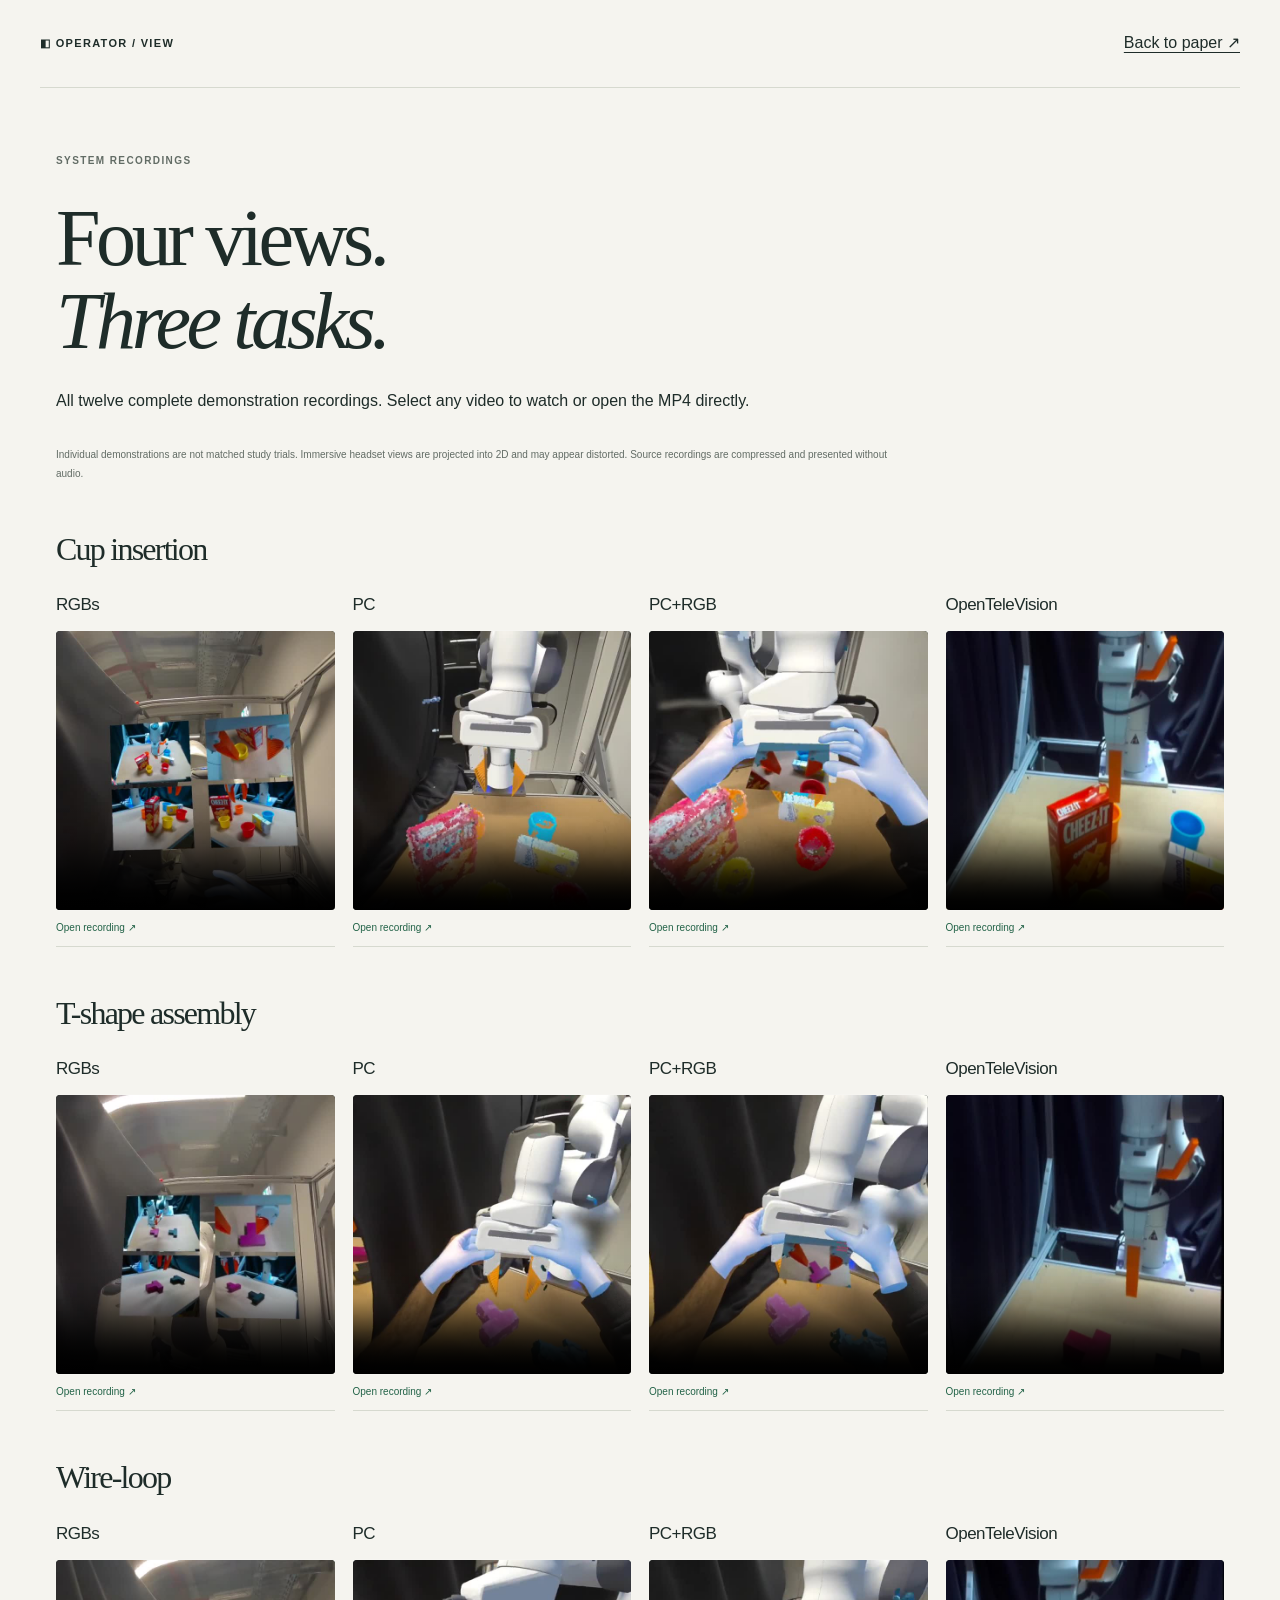
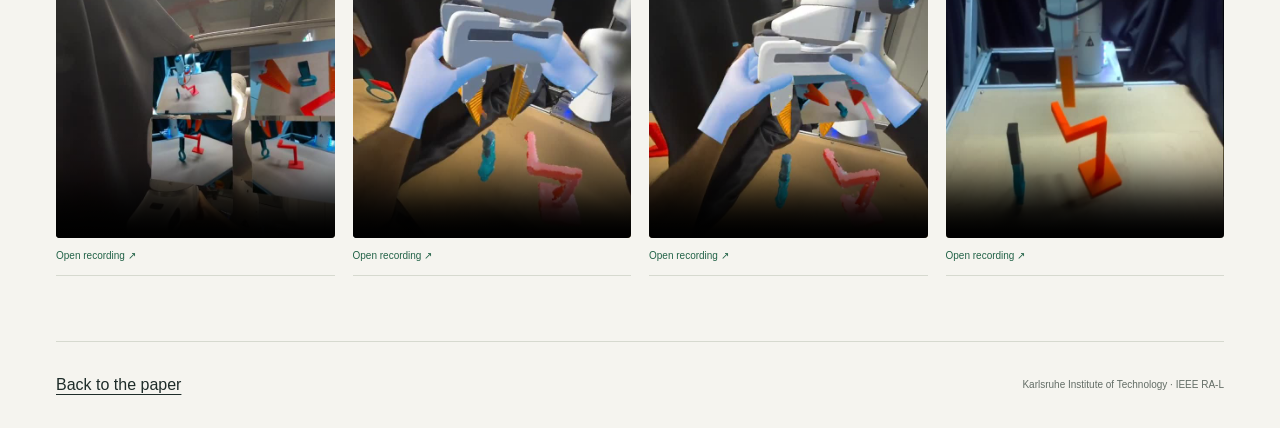
==== docs/recordings.html @ 1d5e02be "Publish XR teleoperation research code and paper website" ====
<!doctype html><html lang="en"><head><meta charset="utf-8"><meta name="viewport" content="width=device-width,initial-scale=1"><title>All recordings · What Should the Operator See?</title><meta name="description" content="All twelve demonstration videos from the XR teleoperation visualization study."><link rel="stylesheet" href="styles.css"><link rel="icon" href="assets/favicon.svg" type="image/svg+xml"></head><body><header class="site-header"><a class="wordmark" href="index.html">◧ OPERATOR / VIEW</a><a href="index.html#explore">Back to paper ↗</a></header><main class="recordings-page wrap"><p class="eyebrow section-index">SYSTEM RECORDINGS</p><h1>Four views.<br><em>Three tasks.</em></h1><p>All twelve complete demonstration recordings. Select any video to watch or open the MP4 directly.</p><p class="recording-note">Individual demonstrations are not matched study trials. Immersive headset views are projected into 2D and may appear distorted. Source recordings are compressed and presented without audio.</p>
<section aria-labelledby="cup-insertion"><h2 id="cup-insertion">Cup insertion</h2><div class="video-grid">
<article class="modality"><div class="modality-heading"><h3>RGBs</h3></div><video controls playsinline preload="none" poster="assets/images/rgbs-cup-insertion.jpg" aria-label="RGBs, Cup insertion"><source src="assets/videos/rgbs-cup-insertion.mp4" type="video/mp4"></video><a class="recording-link" href="assets/videos/rgbs-cup-insertion.mp4">Open recording ↗</a></article>
<article class="modality"><div class="modality-heading"><h3>PC</h3></div><video controls playsinline preload="none" poster="assets/images/pc-cup-insertion.jpg" aria-label="PC, Cup insertion"><source src="assets/videos/pc-cup-insertion.mp4" type="video/mp4"></video><a class="recording-link" href="assets/videos/pc-cup-insertion.mp4">Open recording ↗</a></article>
<article class="modality"><div class="modality-heading"><h3>PC+RGB</h3></div><video controls playsinline preload="none" poster="assets/images/pc-rgb-cup-insertion.jpg" aria-label="PC+RGB, Cup insertion"><source src="assets/videos/pc-rgb-cup-insertion.mp4" type="video/mp4"></video><a class="recording-link" href="assets/videos/pc-rgb-cup-insertion.mp4">Open recording ↗</a></article>
<article class="modality"><div class="modality-heading"><h3>OpenTeleVision</h3></div><video controls playsinline preload="none" poster="assets/images/ot-cup-insertion.jpg" aria-label="OpenTeleVision, Cup insertion"><source src="assets/videos/ot-cup-insertion.mp4" type="video/mp4"></video><a class="recording-link" href="assets/videos/ot-cup-insertion.mp4">Open recording ↗</a></article>
</div></section>
<section aria-labelledby="t-shape-assembly"><h2 id="t-shape-assembly">T-shape assembly</h2><div class="video-grid">
<article class="modality"><div class="modality-heading"><h3>RGBs</h3></div><video controls playsinline preload="none" poster="assets/images/rgbs-t-shape-assembly.jpg" aria-label="RGBs, T-shape assembly"><source src="assets/videos/rgbs-t-shape-assembly.mp4" type="video/mp4"></video><a class="recording-link" href="assets/videos/rgbs-t-shape-assembly.mp4">Open recording ↗</a></article>
<article class="modality"><div class="modality-heading"><h3>PC</h3></div><video controls playsinline preload="none" poster="assets/images/pc-t-shape-assembly.jpg" aria-label="PC, T-shape assembly"><source src="assets/videos/pc-t-shape-assembly.mp4" type="video/mp4"></video><a class="recording-link" href="assets/videos/pc-t-shape-assembly.mp4">Open recording ↗</a></article>
<article class="modality"><div class="modality-heading"><h3>PC+RGB</h3></div><video controls playsinline preload="none" poster="assets/images/pc-rgb-t-shape-assembly.jpg" aria-label="PC+RGB, T-shape assembly"><source src="assets/videos/pc-rgb-t-shape-assembly.mp4" type="video/mp4"></video><a class="recording-link" href="assets/videos/pc-rgb-t-shape-assembly.mp4">Open recording ↗</a></article>
<article class="modality"><div class="modality-heading"><h3>OpenTeleVision</h3></div><video controls playsinline preload="none" poster="assets/images/ot-t-shape-assembly.jpg" aria-label="OpenTeleVision, T-shape assembly"><source src="assets/videos/ot-t-shape-assembly.mp4" type="video/mp4"></video><a class="recording-link" href="assets/videos/ot-t-shape-assembly.mp4">Open recording ↗</a></article>
</div></section>
<section aria-labelledby="wire-loop"><h2 id="wire-loop">Wire-loop</h2><div class="video-grid">
<article class="modality"><div class="modality-heading"><h3>RGBs</h3></div><video controls playsinline preload="none" poster="assets/images/rgbs-wire-loop.jpg" aria-label="RGBs, Wire-loop"><source src="assets/videos/rgbs-wire-loop.mp4" type="video/mp4"></video><a class="recording-link" href="assets/videos/rgbs-wire-loop.mp4">Open recording ↗</a></article>
<article class="modality"><div class="modality-heading"><h3>PC</h3></div><video controls playsinline preload="none" poster="assets/images/pc-wire-loop.jpg" aria-label="PC, Wire-loop"><source src="assets/videos/pc-wire-loop.mp4" type="video/mp4"></video><a class="recording-link" href="assets/videos/pc-wire-loop.mp4">Open recording ↗</a></article>
<article class="modality"><div class="modality-heading"><h3>PC+RGB</h3></div><video controls playsinline preload="none" poster="assets/images/pc-rgb-wire-loop.jpg" aria-label="PC+RGB, Wire-loop"><source src="assets/videos/pc-rgb-wire-loop.mp4" type="video/mp4"></video><a class="recording-link" href="assets/videos/pc-rgb-wire-loop.mp4">Open recording ↗</a></article>
<article class="modality"><div class="modality-heading"><h3>OpenTeleVision</h3></div><video controls playsinline preload="none" poster="assets/images/ot-wire-loop.jpg" aria-label="OpenTeleVision, Wire-loop"><source src="assets/videos/ot-wire-loop.mp4" type="video/mp4"></video><a class="recording-link" href="assets/videos/ot-wire-loop.mp4">Open recording ↗</a></article>
</div></section>
</main><footer class="site-footer wrap"><a href="index.html">Back to the paper</a><p>Karlsruhe Institute of Technology · IEEE RA-L</p></footer></body></html>
---- docs/styles.css ----
@charset "UTF-8";
:root{--paper:#f5f4ef;--ink:#1e2c29;--muted:#626c65;--line:#d6d9cf;--green:#236348;--mint:#b9e3b9;--dark:#142a25;--serif:Georgia,'Times New Roman',serif;--sans:Inter,'Helvetica Neue',Arial,sans-serif}
*{box-sizing:border-box}html{scroll-behavior:smooth;scroll-padding-top:90px}body{margin:0;color:var(--ink);background:var(--paper);font-family:var(--sans);font-size:16px;line-height:1.65;-webkit-font-smoothing:antialiased}a{color:inherit;text-underline-offset:4px}button{font:inherit;cursor:pointer}button,a{-webkit-tap-highlight-color:transparent}button:focus-visible,a:focus-visible,summary:focus-visible,[tabindex]:focus-visible{outline:3px solid #4a966b;outline-offset:5px}img,video{display:block;max-width:100%}figure,p,h1,h2,h3,dl,dd{margin:0}h1,h2{font-family:var(--serif);font-weight:400;letter-spacing:-.055em;line-height:1.04}h2{font-size:clamp(2.6rem,4.4vw,4.1rem)}h2 em{font-weight:400;color:var(--green)}.wrap{width:min(1280px,calc(100% - 112px));margin-inline:auto}.section-space{padding-block:100px}.eyebrow{font-size:10px;line-height:1.6;font-weight:600;letter-spacing:.14em;text-transform:uppercase}.section-index{margin-bottom:28px;color:var(--muted)}.status-dot{display:inline-block;flex:none;width:7px;height:7px;border-radius:50%;background:var(--green);margin-right:8px}.site-header{height:88px;width:calc(100% - 80px);margin:auto;display:flex;align-items:center;justify-content:space-between;border-bottom:1px solid var(--line);gap:24px}.wordmark{text-decoration:none;display:inline-flex;align-items:center;gap:9px;font-size:11px;font-weight:700;letter-spacing:.12em;white-space:nowrap}.mark{font-size:27px;line-height:1;color:var(--green);font-weight:400}.site-header nav{display:flex;gap:30px;align-items:center;font-size:12px}.site-header nav a{text-decoration:none}.site-header nav a:hover{color:var(--green)}.nav-code{border:1px solid var(--line);padding:7px 16px;border-radius:4px}.nav-code span{margin-left:12px}
.hero{display:grid;grid-template-columns:1.08fr 1fr;gap:6%;align-items:center;padding-block:76px 65px}.hero-copy .eyebrow{margin-bottom:30px}.hero h1{font-size:clamp(4rem,6.9vw,6.55rem);line-height:.98;letter-spacing:-.06em}.hero h1 em{font-weight:400;color:var(--green)}.subtitle{font-size:clamp(1rem,1.55vw,1.3rem);line-height:1.45;margin-top:25px;letter-spacing:-.02em}.hero-summary{max-width:360px;font-size:14px;line-height:1.65;margin-top:18px;color:var(--muted)}.hero-actions{display:flex;align-items:center;flex-wrap:wrap;gap:24px;margin-top:29px}.button{display:inline-flex;align-items:center;justify-content:center;gap:22px;font-size:12px;font-weight:600;padding:13px 20px;border-radius:4px;text-decoration:none;min-height:46px}.primary{background:var(--green);color:#fff}.primary:hover{background:#194e37}.text-link{font-size:12px;text-decoration:none;border-bottom:1px solid var(--line);padding-block:5px}.text-link span{margin-left:10px}.hero-visual{position:relative;background:#e6e8df;padding:13px;border:1px solid #d6dbcf;border-radius:9px;transform:rotate(1deg)}.visual-label{display:flex;align-items:center;justify-content:flex-start;font-size:9px;letter-spacing:.1em;padding:4px 5px 13px;font-weight:600}.visual-label>span:last-child{margin-left:auto;color:var(--green)}.hero-visual video{width:100%;aspect-ratio:1;object-fit:cover;border-radius:3px}.hero-visual figcaption{display:flex;justify-content:space-between;gap:12px;padding:14px 4px 2px;font-size:10px}.hero-visual figcaption span:last-child{color:var(--muted)}.hero-toggle{position:absolute;bottom:60px;right:25px;border:1px solid #ffffff50;background:#142a25df;border-radius:3px;color:#fff;font-size:10px;padding:6px 10px}.hero-toggle span{padding-left:8px}.paper-meta{border-block:1px solid var(--line);padding-block:29px;display:grid;grid-template-columns:1.5fr 1fr;gap:50px;align-items:center}.authors>p:first-child{font-size:12px;line-height:2.1;max-width:640px}.authors a{text-decoration:none}.authors a:hover{text-decoration:underline}.authors sup{font-size:8px;margin-left:2px}.affiliations{font-size:10px;line-height:1.8;color:var(--muted);margin-top:10px}.study-stats{display:flex;justify-content:space-between;gap:20px}.study-stats>div{display:flex;flex-direction:column-reverse}.study-stats dd{font-family:var(--serif);font-size:40px;letter-spacing:-.05em;line-height:1.1}.study-stats dt{font-size:10px;color:var(--muted);margin-top:8px}.intro-grid{display:grid;grid-template-columns:1fr 1fr;gap:9%}.intro-text>p{font-size:15px;margin-bottom:18px;color:#505e55}.abstract{font-size:13px;border-block:1px solid var(--line);margin-top:26px}.abstract summary{display:flex;justify-content:space-between;padding:13px 0;cursor:pointer;list-style:none}.abstract summary::-webkit-details-marker{display:none}.abstract[open] summary span{transform:rotate(45deg)}.abstract p{margin-bottom:18px;color:var(--muted)}
.explore{color:#eef3ea;background:var(--dark)}.explore .section-index{color:#afc1ad}.section-heading{display:flex;align-items:flex-end;justify-content:space-between;gap:40px;margin-bottom:44px}.section-heading>p{font-size:12px;max-width:350px;color:var(--muted);padding-bottom:3px}.explore h2 em{color:var(--mint)}.explore .section-heading>p{color:#adbcaf}.demo-toolbar{display:flex;justify-content:space-between;align-items:center;gap:20px;margin-bottom:19px}.task-tabs{display:flex;gap:3px;background:#ffffff08;border:1px solid #ffffff1f;border-radius:4px;padding:4px}.task-tabs button{border:0;border-radius:2px;padding:10px 16px;background:transparent;color:#bdcdbb;display:flex;gap:12px;align-items:center;min-height:44px;font-size:10px}.task-tabs button span{font-size:12px}.task-tabs button[aria-selected=true]{background:var(--mint);color:var(--dark)}.task-tabs button:hover{background:#ffffff15}.task-tabs button[aria-selected=true]:hover{background:var(--mint)}.compare-button{border:1px solid #ffffff40;background:transparent;color:#eef3ea;border-radius:3px;padding:10px 15px;font-size:11px;white-space:nowrap;min-height:44px}.compare-button span{margin-left:12px;font-size:10px}.compare-button:hover{background:#ffffff10}.task-description{font-size:12px;color:#b9c6b7;margin-bottom:26px}.video-grid{display:grid;grid-template-columns:repeat(4,minmax(0,1fr));gap:18px}.modality{min-width:0}.modality-heading{display:flex;justify-content:space-between;align-items:center;gap:6px;margin-bottom:12px}.modality h3{font-size:17px;letter-spacing:-.03em;font-weight:500}.modality-heading>span{font-size:9px;color:#b3c2b0}.featured h3,.featured .modality-heading>span{color:var(--mint)}.modality video{width:100%;aspect-ratio:1;object-fit:contain;background:#0e1d19;border-radius:4px;outline:1px solid #ffffff1a}.featured video{outline:2px solid var(--mint)}.modality>p{font-size:11px;line-height:1.8;color:#b6c3b4;margin-top:17px;min-height:60px}.recording-link{display:flex;justify-content:space-between;align-items:center;font-size:10px;color:#d6e5d0;text-decoration:none;border-bottom:1px solid #ffffff25;padding-block:10px}.recording-link:hover{color:var(--mint)}.recording-note{font-size:10px;line-height:1.9;color:#a5b5a1;max-width:850px;margin-top:30px}.explore noscript{font-size:13px;padding-top:20px}.system-grid{display:grid;grid-template-columns:1.1fr 1fr;gap:70px;align-items:start}.setup-figure{margin:0}.setup-figure img{width:100%;height:auto;border-radius:5px;border:1px solid var(--line)}.setup-figure figcaption{font-size:10px;color:var(--muted);margin-top:12px}.pipeline{margin:0;padding:0;list-style:none}.pipeline li{display:flex;gap:20px;padding-block:22px;border-top:1px solid var(--line)}.pipeline li:first-child{padding-top:0;border-top:0}.step-number{color:var(--green);font-size:11px;padding-top:3px}.pipeline h3{font-size:17px;font-weight:500;letter-spacing:-.02em;margin-bottom:8px}.pipeline p{font-size:12px;color:var(--muted);max-width:330px}.system-footnote{margin-top:30px;padding-top:23px;border-top:1px solid var(--line);display:flex;justify-content:space-between;flex-wrap:wrap;gap:12px 25px;color:var(--muted);font-size:10px;text-transform:uppercase;letter-spacing:.1em}
.results{background:#e8eddf}.results h2{font-size:clamp(3rem,6vw,5.6rem);font-style:italic;color:var(--green)}.results-grid{display:grid;grid-template-columns:.8fr 1.2fr;gap:10%;align-items:center}.result-label{font-size:12px;letter-spacing:.12em}.big-number{font-family:var(--serif);font-size:clamp(5rem,8.5vw,8rem);line-height:1.2;letter-spacing:-.06em;color:var(--green)}.big-number>span{font-size:38px;margin-left:8px;font-style:italic}.finding-description{font-size:13px;color:#54624f}.secondary-finding{display:flex;gap:24px;align-items:center;border-top:1px solid #cbd5c0;margin-top:26px;padding-top:20px}.secondary-finding strong{font-family:var(--serif);font-weight:400;font-size:38px;letter-spacing:-.04em}.secondary-finding strong span{font-size:23px;margin-left:3px}.secondary-finding p{font-size:11px;color:#54624f}.chart h3{font-size:12px;font-weight:500;display:flex;justify-content:space-between;gap:15px;margin-bottom:28px}.chart h3>span{font-size:10px;color:var(--muted)}.bar-row{display:grid;grid-template-columns:70px 1fr 67px;gap:12px;align-items:center;margin-bottom:22px;font-size:12px}.bar-track{height:24px;background:#dae1d1}.bar{background:#8d9f82;width:var(--bar-width);height:100%}.bar-row.best .bar{background:var(--green)}.bar-row.best>span{font-weight:600;color:var(--green)}.bar-row strong{font-weight:500;font-size:12px;text-align:right;font-variant-numeric:tabular-nums}.chart-axis{display:flex;justify-content:space-between;font-size:9px;color:var(--muted);margin:0 79px 0 82px;border-top:1px solid #b5c2ac;padding-top:8px}.chart-note{font-size:10px;color:#5e6b56;line-height:1.8;margin-top:20px}.takeaway{margin-top:55px;border-top:1px solid #cbd5c0;padding-top:25px;display:flex;gap:22px;align-items:start}.takeaway>span{font-size:35px;color:var(--green);line-height:1}.takeaway p{font-size:14px;max-width:780px}.takeaway strong{font-weight:500}.resource-grid{display:grid;grid-template-columns:1fr 1.1fr;gap:12%}.resource-grid h2{margin-bottom:25px}.resource-grid>div>p{font-size:12px;color:var(--muted)}.resource-links{margin-top:20px;max-width:340px}.resource-links a{display:flex;justify-content:space-between;padding-block:12px;border-bottom:1px solid var(--line);font-size:12px;text-decoration:none}.resource-links a:hover{color:var(--green)}.resource-grid .preprint-note{font-size:10px;margin-top:18px;max-width:340px;line-height:1.9}.citation-box{align-self:start;background:#eaece4;border:1px solid var(--line);border-radius:5px;overflow:hidden}.citation-heading{display:flex;justify-content:space-between;align-items:center;border-bottom:1px solid var(--line);padding:17px 20px}.citation-heading h3{font-size:12px;font-weight:500}.citation-heading button{font-size:10px;border:1px solid #c6cebd;background:transparent;border-radius:3px;padding:7px 10px;color:var(--ink)}.citation-heading button span{margin-left:7px}.citation-box pre{margin:0;padding:23px 20px;font-size:11px;line-height:1.85;white-space:pre-wrap;overflow-wrap:anywhere}.resource-grid .citation-note{font-size:10px;padding:0 20px 20px;color:var(--muted)}.site-footer{border-top:1px solid var(--line);padding-block:30px;display:flex;align-items:center;justify-content:space-between;gap:25px}.site-footer p,.site-footer>a:last-child{font-size:10px;color:var(--muted)}.site-footer>a:last-child{text-decoration:none}.site-footer .wordmark{font-size:9px}.site-footer .mark{font-size:22px}.skip-link{position:fixed;left:20px;top:-100px;background:var(--green);color:white;padding:12px 20px;z-index:10}.skip-link:focus{top:15px}.sr-only{position:absolute;width:1px;height:1px;padding:0;margin:-1px;overflow:hidden;clip:rect(0,0,0,0);white-space:nowrap;border:0}::selection{background:#b9e3b9;color:#142a25}.recordings-page{padding-block:65px}.recordings-page h1{font-size:clamp(3rem,7vw,5rem);margin-bottom:25px}.recordings-page h2{font-size:2rem;margin-block:50px 25px}.recordings-page .recording-note{color:var(--muted)}.recordings-page .modality-heading>span,.recordings-page .modality>p{color:var(--muted)}.recordings-page .recording-link{color:var(--green);border-color:var(--line)}
@media(min-width:1600px){.hero{gap:90px}.hero h1{font-size:104px}}
@media(max-width:1100px){.wrap{width:calc(100% - 72px)}.site-header{width:calc(100% - 56px)}.hero{gap:5%;padding-top:60px}.hero h1{font-size:7.4vw}.hero-copy .eyebrow{font-size:8px}.hero-actions{gap:14px}.hero-actions .button{font-size:11px;padding-inline:15px;gap:10px}.hero-actions .text-link{font-size:11px}.paper-meta{gap:30px;grid-template-columns:1.4fr 1fr}.study-stats dd{font-size:34px}.system-grid{gap:40px}.pipeline li{padding-block:15px}.video-grid{gap:14px}.modality-heading{align-items:flex-start;flex-direction:column;gap:0}.modality>p{min-height:80px}.resource-grid{gap:7%}}
@media(max-width:760px){.wrap{width:calc(100% - 40px)}.site-header{width:calc(100% - 40px);height:74px}.site-header nav{gap:18px}.site-header nav a{font-size:11px}.site-header nav a[href="#system"]{display:none}.wordmark{font-size:9px;gap:6px}.mark{font-size:23px}.nav-code{padding:5px 10px}.nav-code span{margin-left:4px}.hero{padding-top:46px;padding-bottom:40px;grid-template-columns:1fr;gap:40px}.hero h1{font-size:clamp(4.2rem,13vw,6rem)}.hero-copy .eyebrow{font-size:9px;letter-spacing:.1em;margin-bottom:25px}.subtitle{font-size:19px}.hero-summary{max-width:360px;font-size:13px}.hero-actions{gap:24px}.hero-actions .button{font-size:12px;padding:13px 18px;gap:18px}.hero-visual{width:min(100% - 8px,520px);margin-inline:auto;transform:rotate(.6deg)}.visual-label{font-size:9px}.hero-visual figcaption{font-size:10px}.paper-meta{grid-template-columns:1fr;gap:25px;padding-block:25px}.authors>p:first-child{font-size:12px}.affiliations{font-size:10px}.study-stats{border-top:1px solid var(--line);padding-top:22px;justify-content:flex-start;gap:55px}.study-stats dd{font-size:36px}.section-space{padding-block:64px}.section-index{margin-bottom:20px}.intro-grid{grid-template-columns:1fr;gap:28px}h2{font-size:40px}.intro-text>p{font-size:14px}.section-heading{display:block;margin-bottom:28px}.section-heading>p{margin-top:20px;max-width:100%}.demo-toolbar{align-items:flex-start;flex-wrap:wrap;gap:14px}.task-tabs{width:100%}.task-tabs button{padding:9px 10px;flex:1;gap:7px;justify-content:center}.task-tabs button span{font-size:11px}.task-tabs button{font-size:9px}.compare-button{font-size:10px;padding:8px 12px;min-height:38px}.task-description{margin-top:10px;font-size:11px}.video-grid{grid-template-columns:repeat(2,minmax(0,1fr));gap:30px 16px}.modality-heading{flex-direction:row;align-items:center}.modality-heading>span{font-size:8px}.modality h3{font-size:16px}.modality>p{min-height:60px;font-size:10px;margin-top:13px}.recording-note{margin-top:25px;font-size:10px}.system-grid{grid-template-columns:1fr;gap:30px}.pipeline li{padding-block:19px}.pipeline p{max-width:none}.system-footnote{justify-content:flex-start;font-size:9px;gap:15px 25px}.results-grid{grid-template-columns:1fr;gap:40px}.results h2{font-size:56px}.big-number{font-size:100px}.finding-description{font-size:12px}.secondary-finding{max-width:360px}.chart h3{font-size:11px}.bar-row{grid-template-columns:60px 1fr 62px;gap:8px;font-size:11px}.chart-axis{margin-left:68px;margin-right:70px}.takeaway{margin-top:35px}.takeaway p{font-size:12px}.resource-grid{grid-template-columns:1fr;gap:35px}.resource-links,.resource-grid .preprint-note{max-width:none}.resource-grid h2{font-size:48px}.citation-box pre{font-size:10px}.site-footer{flex-wrap:wrap;gap:20px;padding-block:25px}.site-footer p{order:3;width:100%;font-size:9px}.site-footer .wordmark{font-size:8px}.site-footer>a:last-child{font-size:9px}}
@media(max-width:390px){.site-header nav{gap:12px}.site-header nav a[href="#results"]{display:none}.task-tabs button{padding-inline:7px;gap:5px}.task-tabs button span{font-size:10px}.modality-heading{flex-direction:column;align-items:start}.study-stats{gap:35px}.hero-copy .eyebrow{font-size:8px}.hero h1{font-size:17vw}}
@media(prefers-reduced-motion:reduce){html{scroll-behavior:auto}.hero-visual{transform:none}}
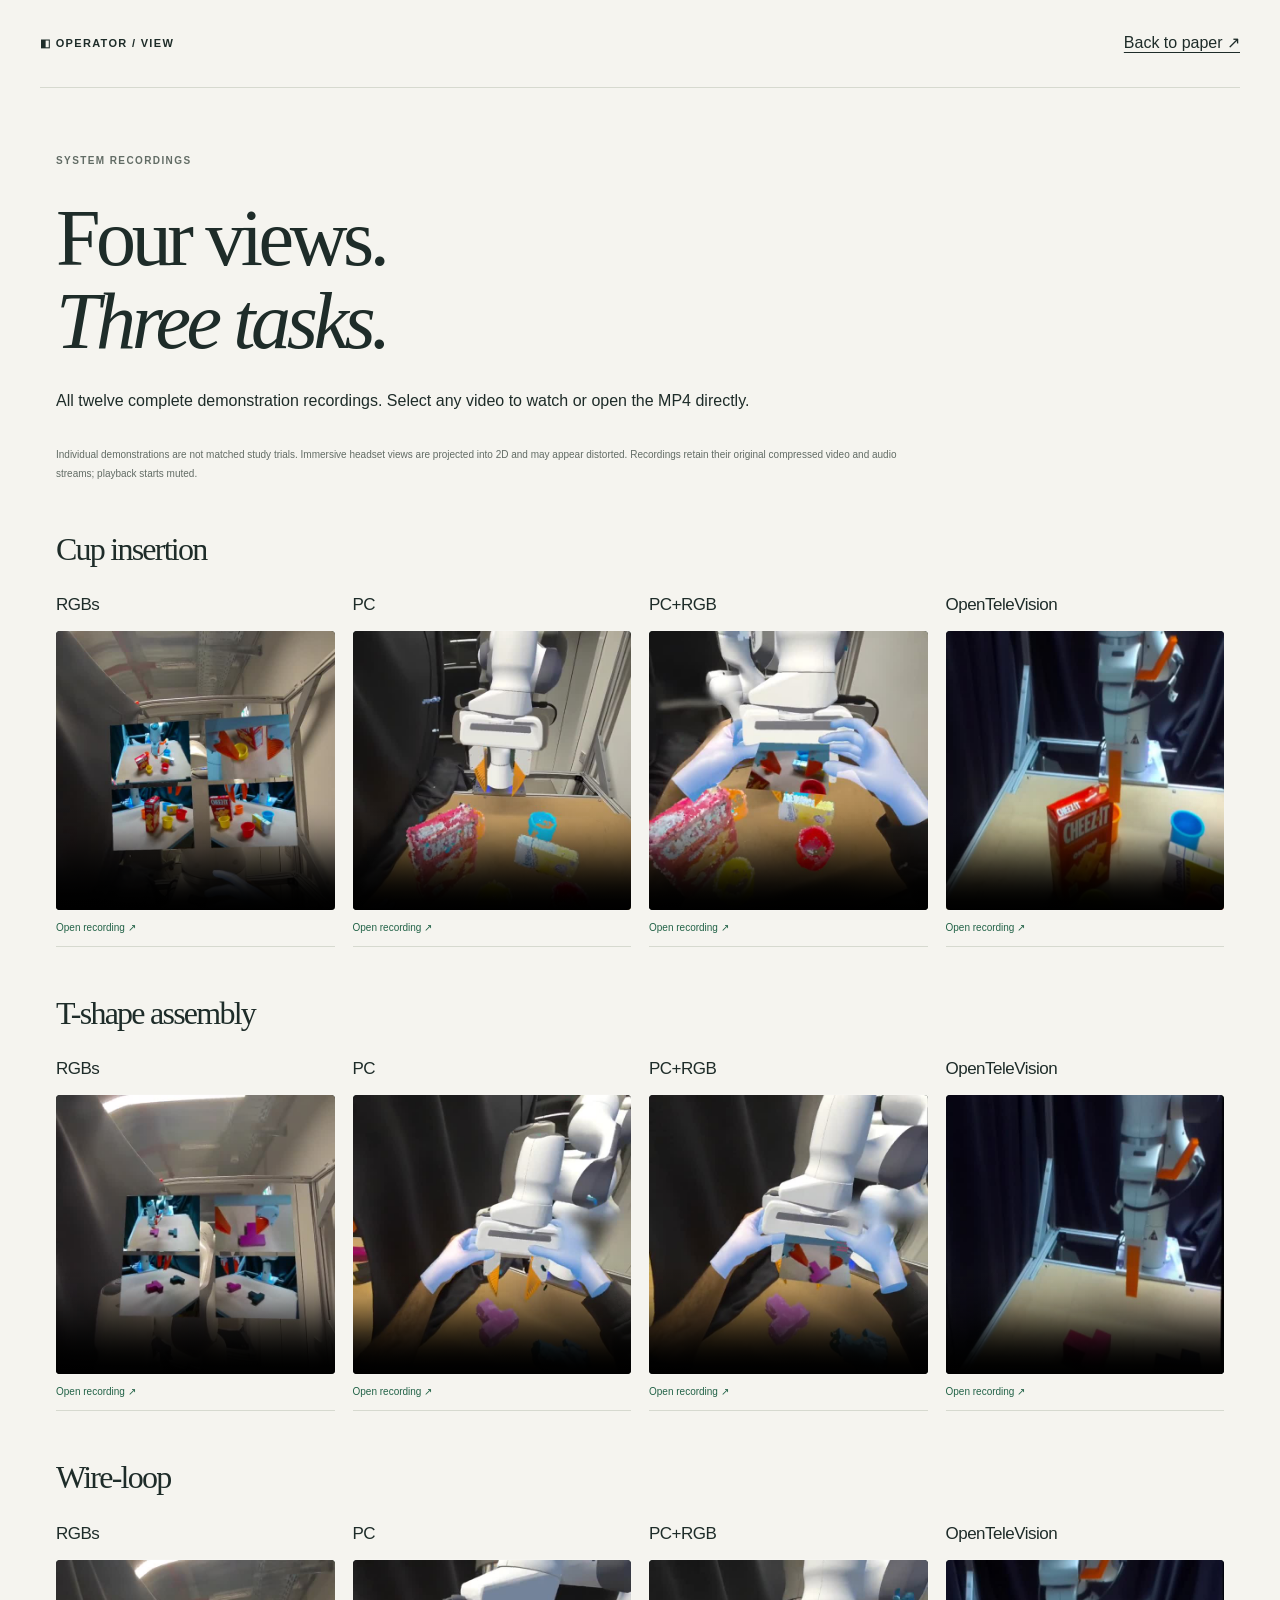
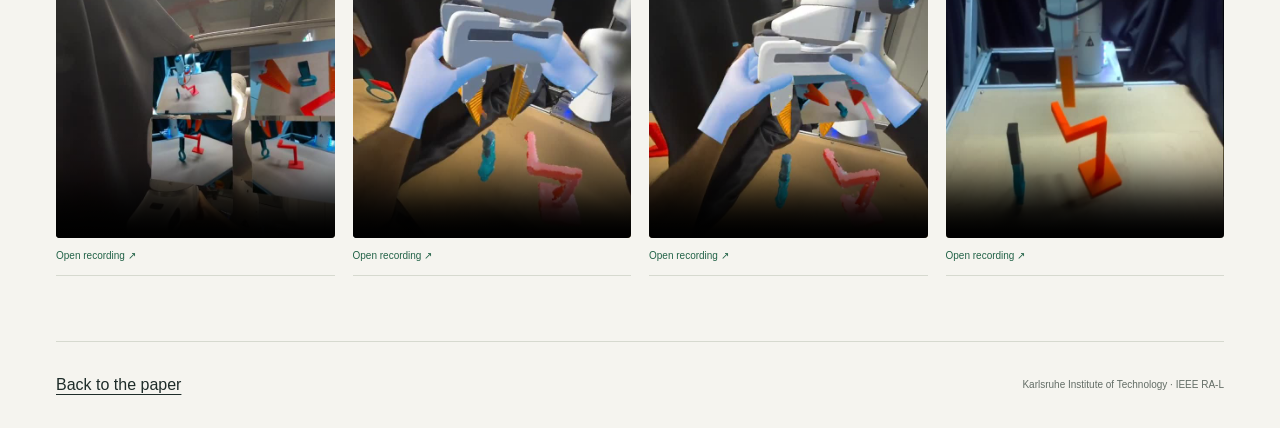
==== commit a734b90a: "Preserve original audio in complete task recordings" ====
--- a/docs/recordings.html
+++ b/docs/recordings.html
@@ -1,20 +1,20 @@
-<!doctype html><html lang="en"><head><meta charset="utf-8"><meta name="viewport" content="width=device-width,initial-scale=1"><title>All recordings · What Should the Operator See?</title><meta name="description" content="All twelve demonstration videos from the XR teleoperation visualization study."><link rel="stylesheet" href="styles.css"><link rel="icon" href="assets/favicon.svg" type="image/svg+xml"></head><body><header class="site-header"><a class="wordmark" href="index.html">◧ OPERATOR / VIEW</a><a href="index.html#explore">Back to paper ↗</a></header><main class="recordings-page wrap"><p class="eyebrow section-index">SYSTEM RECORDINGS</p><h1>Four views.<br><em>Three tasks.</em></h1><p>All twelve complete demonstration recordings. Select any video to watch or open the MP4 directly.</p><p class="recording-note">Individual demonstrations are not matched study trials. Immersive headset views are projected into 2D and may appear distorted. Source recordings are compressed and presented without audio.</p>
+<!doctype html><html lang="en"><head><meta charset="utf-8"><meta name="viewport" content="width=device-width,initial-scale=1"><title>All recordings · What Should the Operator See?</title><meta name="description" content="All twelve demonstration videos from the XR teleoperation visualization study."><link rel="stylesheet" href="styles.css"><link rel="icon" href="assets/favicon.svg" type="image/svg+xml"></head><body><header class="site-header"><a class="wordmark" href="index.html">◧ OPERATOR / VIEW</a><a href="index.html#explore">Back to paper ↗</a></header><main class="recordings-page wrap"><p class="eyebrow section-index">SYSTEM RECORDINGS</p><h1>Four views.<br><em>Three tasks.</em></h1><p>All twelve complete demonstration recordings. Select any video to watch or open the MP4 directly.</p><p class="recording-note">Individual demonstrations are not matched study trials. Immersive headset views are projected into 2D and may appear distorted. Recordings retain their original compressed video and audio streams; playback starts muted.</p>
 <section aria-labelledby="cup-insertion"><h2 id="cup-insertion">Cup insertion</h2><div class="video-grid">
-<article class="modality"><div class="modality-heading"><h3>RGBs</h3></div><video controls playsinline preload="none" poster="assets/images/rgbs-cup-insertion.jpg" aria-label="RGBs, Cup insertion"><source src="assets/videos/rgbs-cup-insertion.mp4" type="video/mp4"></video><a class="recording-link" href="assets/videos/rgbs-cup-insertion.mp4">Open recording ↗</a></article>
-<article class="modality"><div class="modality-heading"><h3>PC</h3></div><video controls playsinline preload="none" poster="assets/images/pc-cup-insertion.jpg" aria-label="PC, Cup insertion"><source src="assets/videos/pc-cup-insertion.mp4" type="video/mp4"></video><a class="recording-link" href="assets/videos/pc-cup-insertion.mp4">Open recording ↗</a></article>
-<article class="modality"><div class="modality-heading"><h3>PC+RGB</h3></div><video controls playsinline preload="none" poster="assets/images/pc-rgb-cup-insertion.jpg" aria-label="PC+RGB, Cup insertion"><source src="assets/videos/pc-rgb-cup-insertion.mp4" type="video/mp4"></video><a class="recording-link" href="assets/videos/pc-rgb-cup-insertion.mp4">Open recording ↗</a></article>
-<article class="modality"><div class="modality-heading"><h3>OpenTeleVision</h3></div><video controls playsinline preload="none" poster="assets/images/ot-cup-insertion.jpg" aria-label="OpenTeleVision, Cup insertion"><source src="assets/videos/ot-cup-insertion.mp4" type="video/mp4"></video><a class="recording-link" href="assets/videos/ot-cup-insertion.mp4">Open recording ↗</a></article>
+<article class="modality"><div class="modality-heading"><h3>RGBs</h3></div><video controls playsinline muted preload="none" poster="assets/images/rgbs-cup-insertion.jpg" aria-label="RGBs, Cup insertion"><source src="assets/videos/rgbs-cup-insertion.mp4" type="video/mp4"></video><a class="recording-link" href="assets/videos/rgbs-cup-insertion.mp4">Open recording ↗</a></article>
+<article class="modality"><div class="modality-heading"><h3>PC</h3></div><video controls playsinline muted preload="none" poster="assets/images/pc-cup-insertion.jpg" aria-label="PC, Cup insertion"><source src="assets/videos/pc-cup-insertion.mp4" type="video/mp4"></video><a class="recording-link" href="assets/videos/pc-cup-insertion.mp4">Open recording ↗</a></article>
+<article class="modality"><div class="modality-heading"><h3>PC+RGB</h3></div><video controls playsinline muted preload="none" poster="assets/images/pc-rgb-cup-insertion.jpg" aria-label="PC+RGB, Cup insertion"><source src="assets/videos/pc-rgb-cup-insertion.mp4" type="video/mp4"></video><a class="recording-link" href="assets/videos/pc-rgb-cup-insertion.mp4">Open recording ↗</a></article>
+<article class="modality"><div class="modality-heading"><h3>OpenTeleVision</h3></div><video controls playsinline muted preload="none" poster="assets/images/ot-cup-insertion.jpg" aria-label="OpenTeleVision, Cup insertion"><source src="assets/videos/ot-cup-insertion.mp4" type="video/mp4"></video><a class="recording-link" href="assets/videos/ot-cup-insertion.mp4">Open recording ↗</a></article>
 </div></section>
 <section aria-labelledby="t-shape-assembly"><h2 id="t-shape-assembly">T-shape assembly</h2><div class="video-grid">
-<article class="modality"><div class="modality-heading"><h3>RGBs</h3></div><video controls playsinline preload="none" poster="assets/images/rgbs-t-shape-assembly.jpg" aria-label="RGBs, T-shape assembly"><source src="assets/videos/rgbs-t-shape-assembly.mp4" type="video/mp4"></video><a class="recording-link" href="assets/videos/rgbs-t-shape-assembly.mp4">Open recording ↗</a></article>
-<article class="modality"><div class="modality-heading"><h3>PC</h3></div><video controls playsinline preload="none" poster="assets/images/pc-t-shape-assembly.jpg" aria-label="PC, T-shape assembly"><source src="assets/videos/pc-t-shape-assembly.mp4" type="video/mp4"></video><a class="recording-link" href="assets/videos/pc-t-shape-assembly.mp4">Open recording ↗</a></article>
-<article class="modality"><div class="modality-heading"><h3>PC+RGB</h3></div><video controls playsinline preload="none" poster="assets/images/pc-rgb-t-shape-assembly.jpg" aria-label="PC+RGB, T-shape assembly"><source src="assets/videos/pc-rgb-t-shape-assembly.mp4" type="video/mp4"></video><a class="recording-link" href="assets/videos/pc-rgb-t-shape-assembly.mp4">Open recording ↗</a></article>
-<article class="modality"><div class="modality-heading"><h3>OpenTeleVision</h3></div><video controls playsinline preload="none" poster="assets/images/ot-t-shape-assembly.jpg" aria-label="OpenTeleVision, T-shape assembly"><source src="assets/videos/ot-t-shape-assembly.mp4" type="video/mp4"></video><a class="recording-link" href="assets/videos/ot-t-shape-assembly.mp4">Open recording ↗</a></article>
+<article class="modality"><div class="modality-heading"><h3>RGBs</h3></div><video controls playsinline muted preload="none" poster="assets/images/rgbs-t-shape-assembly.jpg" aria-label="RGBs, T-shape assembly"><source src="assets/videos/rgbs-t-shape-assembly.mp4" type="video/mp4"></video><a class="recording-link" href="assets/videos/rgbs-t-shape-assembly.mp4">Open recording ↗</a></article>
+<article class="modality"><div class="modality-heading"><h3>PC</h3></div><video controls playsinline muted preload="none" poster="assets/images/pc-t-shape-assembly.jpg" aria-label="PC, T-shape assembly"><source src="assets/videos/pc-t-shape-assembly.mp4" type="video/mp4"></video><a class="recording-link" href="assets/videos/pc-t-shape-assembly.mp4">Open recording ↗</a></article>
+<article class="modality"><div class="modality-heading"><h3>PC+RGB</h3></div><video controls playsinline muted preload="none" poster="assets/images/pc-rgb-t-shape-assembly.jpg" aria-label="PC+RGB, T-shape assembly"><source src="assets/videos/pc-rgb-t-shape-assembly.mp4" type="video/mp4"></video><a class="recording-link" href="assets/videos/pc-rgb-t-shape-assembly.mp4">Open recording ↗</a></article>
+<article class="modality"><div class="modality-heading"><h3>OpenTeleVision</h3></div><video controls playsinline muted preload="none" poster="assets/images/ot-t-shape-assembly.jpg" aria-label="OpenTeleVision, T-shape assembly"><source src="assets/videos/ot-t-shape-assembly.mp4" type="video/mp4"></video><a class="recording-link" href="assets/videos/ot-t-shape-assembly.mp4">Open recording ↗</a></article>
 </div></section>
 <section aria-labelledby="wire-loop"><h2 id="wire-loop">Wire-loop</h2><div class="video-grid">
-<article class="modality"><div class="modality-heading"><h3>RGBs</h3></div><video controls playsinline preload="none" poster="assets/images/rgbs-wire-loop.jpg" aria-label="RGBs, Wire-loop"><source src="assets/videos/rgbs-wire-loop.mp4" type="video/mp4"></video><a class="recording-link" href="assets/videos/rgbs-wire-loop.mp4">Open recording ↗</a></article>
-<article class="modality"><div class="modality-heading"><h3>PC</h3></div><video controls playsinline preload="none" poster="assets/images/pc-wire-loop.jpg" aria-label="PC, Wire-loop"><source src="assets/videos/pc-wire-loop.mp4" type="video/mp4"></video><a class="recording-link" href="assets/videos/pc-wire-loop.mp4">Open recording ↗</a></article>
-<article class="modality"><div class="modality-heading"><h3>PC+RGB</h3></div><video controls playsinline preload="none" poster="assets/images/pc-rgb-wire-loop.jpg" aria-label="PC+RGB, Wire-loop"><source src="assets/videos/pc-rgb-wire-loop.mp4" type="video/mp4"></video><a class="recording-link" href="assets/videos/pc-rgb-wire-loop.mp4">Open recording ↗</a></article>
-<article class="modality"><div class="modality-heading"><h3>OpenTeleVision</h3></div><video controls playsinline preload="none" poster="assets/images/ot-wire-loop.jpg" aria-label="OpenTeleVision, Wire-loop"><source src="assets/videos/ot-wire-loop.mp4" type="video/mp4"></video><a class="recording-link" href="assets/videos/ot-wire-loop.mp4">Open recording ↗</a></article>
+<article class="modality"><div class="modality-heading"><h3>RGBs</h3></div><video controls playsinline muted preload="none" poster="assets/images/rgbs-wire-loop.jpg" aria-label="RGBs, Wire-loop"><source src="assets/videos/rgbs-wire-loop.mp4" type="video/mp4"></video><a class="recording-link" href="assets/videos/rgbs-wire-loop.mp4">Open recording ↗</a></article>
+<article class="modality"><div class="modality-heading"><h3>PC</h3></div><video controls playsinline muted preload="none" poster="assets/images/pc-wire-loop.jpg" aria-label="PC, Wire-loop"><source src="assets/videos/pc-wire-loop.mp4" type="video/mp4"></video><a class="recording-link" href="assets/videos/pc-wire-loop.mp4">Open recording ↗</a></article>
+<article class="modality"><div class="modality-heading"><h3>PC+RGB</h3></div><video controls playsinline muted preload="none" poster="assets/images/pc-rgb-wire-loop.jpg" aria-label="PC+RGB, Wire-loop"><source src="assets/videos/pc-rgb-wire-loop.mp4" type="video/mp4"></video><a class="recording-link" href="assets/videos/pc-rgb-wire-loop.mp4">Open recording ↗</a></article>
+<article class="modality"><div class="modality-heading"><h3>OpenTeleVision</h3></div><video controls playsinline muted preload="none" poster="assets/images/ot-wire-loop.jpg" aria-label="OpenTeleVision, Wire-loop"><source src="assets/videos/ot-wire-loop.mp4" type="video/mp4"></video><a class="recording-link" href="assets/videos/ot-wire-loop.mp4">Open recording ↗</a></article>
 </div></section>
 </main><footer class="site-footer wrap"><a href="index.html">Back to the paper</a><p>Karlsruhe Institute of Technology · IEEE RA-L</p></footer></body></html>
